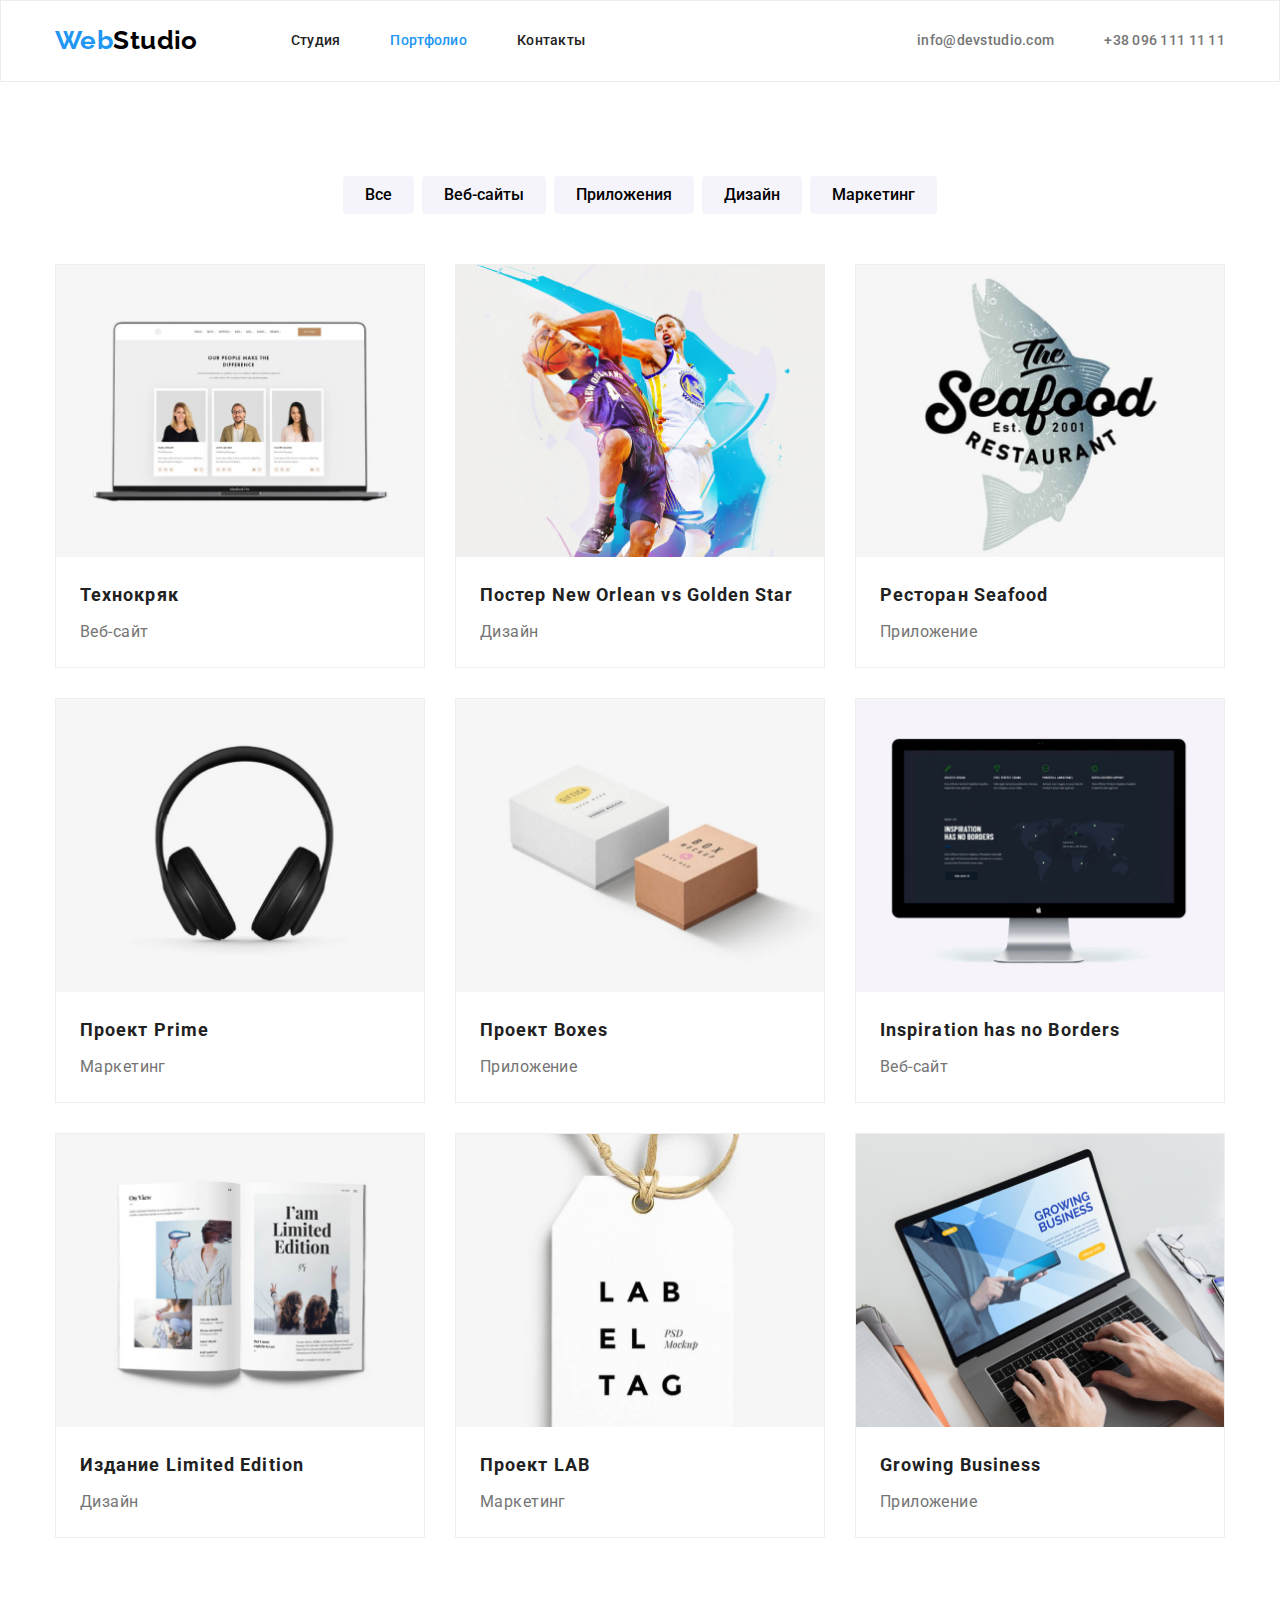
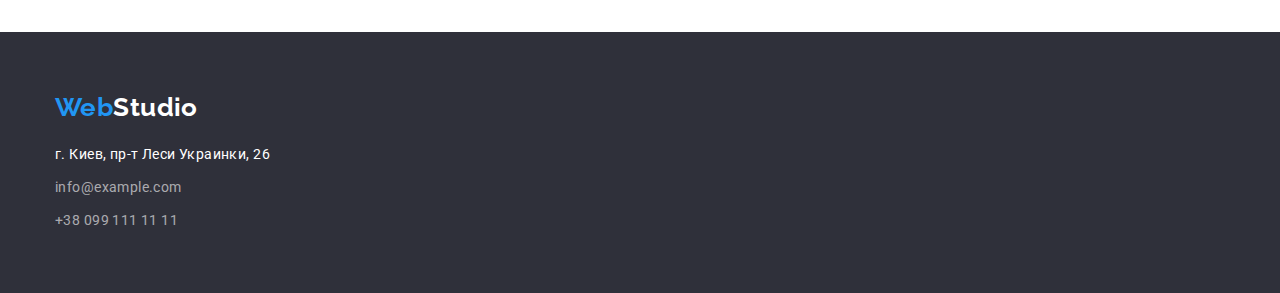
==== portfolio.html @ e2a8f476 "перенесено файлы с 3 работы" ====
<!DOCTYPE html>
<html lang="en">
  <head>
    <meta charset="UTF-8" />
    <meta name="viewport" content="width=device-width, initial-scale=1.0" />
    <title>Portfolio</title>
    <link
      href="https://fonts.googleapis.com/css2?family=Raleway:wght@700&family=Roboto:wght@400;500;700;900&display=swap"
      rel="stylesheet"
    />
    <link rel="stylesheet" href="./style/normalize.css" />
    <link rel="stylesheet" href="./style/styles.css" />
  </head>

  <body>
    <header>
      <div class="container main-nav">
        <nav class="main-nav">
          <a class="logo link" href="index.html"
            >Web<span class="studio">Studio</span></a
          >
          <ul class="site-nav list">
            <li class="item"><a class="link" href="index.html">Студия</a></li>
            <li class="item">
              <a class="current link" href="portfolio.html">Портфолио</a>
            </li>
            <li class="item"><a class="link" href="">Контакты</a></li>
          </ul>
        </nav>
        <ul class="site-nav list contacts">
          <li class="item">
            <a class="link" href="mailto:info@devstudio.com"
              >info@devstudio.com</a
            >
          </li>
          <li class="item">
            <a class="link" href="tel:+380961111111">+38 096 111 11 11</a>
          </li>
        </ul>
      </div>
    </header>
    <main class="main-content">
      <div class="container section">
        <h1 class="hidden">Фильтры</h1>
        <div class="buttons">
          <ul class="list">
            <li class="btn"><button type="button">Все</button></li>
            <li class="btn"><button type="button">Веб-сайты</button></li>
            <li class="btn"><button type="button">Приложения</button></li>
            <li class="btn"><button type="button">Дизайн</button></li>
            <li class="btn"><button type="button">Маркетинг</button></li>
          </ul>
        </div>
        <section class="projects">
          <h2 class="hidden">Проекты</h2>
          <ul class="list">
            <li class="box">
              <a class="link" href="">
                <img src="./images/image.jpg" alt="" width="368" />
                <div class="box-caption">
                  <h3 class="projects-title">Технокряк</h3>
                  <p class="paragraph">Веб-сайт</p>
                </div>
              </a>
            </li>
            <li class="box">
              <a class="link" href="">
                <img src="./images/image1.jpg" alt="" width="368" />
                <div class="box-caption">
                  <h3 class="projects-title">
                    Постер New Orlean vs Golden Star
                  </h3>
                  <p class="paragraph">Дизайн</p>
                </div>
              </a>
            </li>
            <li class="box">
              <a class="link" href="">
                <img src="./images/image2.jpg" alt="" width="368" />
                <div class="box-caption">
                  <h3 class="projects-title">Ресторан Seafood</h3>
                  <p class="paragraph">Приложение</p>
                </div>
              </a>
            </li>
            <li class="box">
              <a class="link" href="">
                <img src="./images/image3.jpg" alt="" width="368" />
                <div class="box-caption">
                  <h3 class="projects-title">Проект Prime</h3>
                  <p class="paragraph">Маркетинг</p>
                </div>
              </a>
            </li>
            <li class="box">
              <a class="link" href="">
                <img src="./images/image4.jpg" alt="" width="368" />
                <div class="box-caption">
                  <h3 class="projects-title">Проект Boxes</h3>
                  <p class="paragraph">Приложение</p>
                </div>
              </a>
            </li>
            <li class="box">
              <a class="link" href="">
                <img src="./images/image5.jpg" alt="" width="368" />
                <div class="box-caption">
                  <h3 class="projects-title">Inspiration has no Borders</h3>
                  <p class="paragraph">Веб-сайт</p>
                </div>
              </a>
            </li>
            <li class="box">
              <a class="link" href="">
                <img src="./images/image6.jpg" alt="" width="368" />
                <div class="box-caption">
                  <h3 class="projects-title">Издание Limited Edition</h3>
                  <p class="paragraph">Дизайн</p>
                </div>
              </a>
            </li>
            <li class="box">
              <a class="link" href="">
                <img src="./images/image7.jpg" alt="" width="368" />
                <div class="box-caption">
                  <h3 class="projects-title">Проект LAB</h3>
                  <p class="paragraph">Маркетинг</p>
                </div>
              </a>
            </li>
            <li class="box">
              <a class="link" href="">
                <img src="./images/image8.jpg" alt="" width="368" />
                <div class="box-caption">
                  <h3 class="projects-title">Growing Business</h3>
                  <p class="paragraph">Приложение</p>
                </div>
              </a>
            </li>
          </ul>
        </section>
      </div>
    </main>
    <footer>
      <div class="container">
        <a class="logo link" href="./index.html"
          >Web<span class="studio-white">Studio</span></a
        >
        <address>
          <p class="location">г. Киев, пр-т Леси Украинки, 26</p>
          <a class="contacts link" href="mailto:info@example.com"
            >info@example.com</a
          >
          <a class="contacts link" href="tel:+380991111111"
            >+38 099 111 11 11</a
          >
        </address>
      </div>
    </footer>
  </body>
</html>
---- style/styles.css ----
/* цвет заголовков #212121; */
/* цвет текста #757575; */
/* акцент  #2196F3; */
/* белий #FFFFFF; */
/* серий бекграунд #2F303A; */
/* бекграунд мейна #E5E5E5; */
/* бекграунд команди #F5F4FA; */
/* контакти color: rgba(255, 255, 255, 0.6); */
:root {
  --title-color: #212121;
  --text-color: #757575;
  --accent-color: #2196f3;
  --white: #ffffff;
  --black: #000000;
  --backgroud-gray: #2f303a;
  --background-main-color: #e5e5e5;
  --baclground-team: #f5f4fa;
  --contacts-color: rgba(255, 255, 255, 0.6);
}

body {
  color: #212121;
  font-family: Roboto;
  letter-spacing: 0.03em;
  font-size: 14px;
  font-style: normal;
  font-weight: 400;
}
.main-content {
  background-color: var(--white);
}
.link {
  text-decoration: none;
}

.list {
  padding: 0;
  margin: 0;
  list-style: none;
  display: flex;
  flex-wrap: wrap;
}

.container {
  width: 1200px;
  margin-left: auto;
  margin-right: auto;
  /* outline: 2px solid tomato; */
  padding-right: 15px;
  padding-left: 15px;
}

.section {
  padding-top: 94px;
  padding-bottom: 94px;
}
/* header */
header {
  background-color: var(--white);
  border: 1px solid#ECECEC;
}

.main-nav {
  display: flex;
  align-items: center;
}

.logo {
  display: block;
  font-family: Raleway;
  font-style: normal;
  color: var(--accent-color);
  font-weight: 700;
  font-size: 26px;
  line-height: 1.2;
}

.studio {
  color: var(--black);
}

.site-nav {
  /* display: flex; */
  margin-left: 93px;
}

.site-nav .item:not(:last-child) {
  margin-right: 50px;
}

.site-nav .link {
  display: block;
  padding-top: 32px;
  padding-bottom: 32px;

  color: var(--title-color);
  font-weight: 500;
  line-height: 1.14;
  letter-spacing: 0.02em;
  text-decoration: none;
}

.link.current {
  color: var(--accent-color);
}

.site-nav .link:hover,
.site-nav .link:focus,
address .contacts:hover,
address .contacts:focus {
  color: var(--accent-color);
}
.contacts .link {
  color: var(--text-color);
}
/* hero */

.hero {
  background-color: var(--backgroud-gray);
  color: var(--white);
  text-align: center;
  padding-top: 200px;
  padding-bottom: 200px;
}

.hero-title {
  margin-top: 0;
  margin-bottom: 30px;
  margin-left: auto;
  margin-right: auto;
  max-width: 700px;
  font-weight: 900;
  font-size: 44px;
  line-height: 1.4;
  letter-spacing: 0.06em;
  text-transform: uppercase;
}
.button {
  display: inline-block;
  border-radius: 4px;
  padding: 10px 32px;
  min-width: 200px;
  color: var(--white);
  background-color: var(--accent-color);
  font-weight: 700;
  font-size: 16px;
  line-height: 1.9;
  letter-spacing: 0.06em;
}

/* features */
.hidden {
  visibility: hidden;
  font-size: 0;
  margin-bottom: 0;
  margin-top: 0;
}

.features .subtitle {
  font-weight: 700;
  line-height: 1.14;
  text-transform: uppercase;
  margin-bottom: 10px;
  margin-top: 0;
}
.features .paragraph {
  line-height: 1.7;
  color: var(--text-color);
  margin-top: 0;
  margin-bottom: 0;
}
.features .item {
  width: calc((100% - 90px) / 4);
}

.features .item:not(:last-child) {
  margin-right: 30px;
}

/* what we do */

.title {
  margin-bottom: 50px;
  margin-top: 0;
  font-weight: 700;
  font-size: 36px;
  line-height: 1.2;
  text-align: center;
}
.activity .item {
  width: calc((100% - 60px) / 3);
  margin-right: 30px;
}
.activity .item:nth-child(3n) {
  margin-right: 0;
}
/* team */
.team {
  background-color: var(--baclground-team);
  padding-top: 94px;
  padding-bottom: 94px;
  text-align: center;
}

.team .box {
  width: calc((100% - 90px) / 4);
  box-shadow: 0px 1px 3px rgba(0, 0, 0, 0.12), 0px 1px 1px rgba(0, 0, 0, 0.14),
    0px 2px 1px rgba(0, 0, 0, 0.2);
  border-radius: 0px 0px 4px 4px;
}
.team .subtitle {
  font-weight: 500;
  font-size: 16px;
  line-height: 1.2;
  margin-top: 0;
  margin-bottom: 10px;
}
.team .paragraph {
  font-size: 16px;
  line-height: 1.2;
  color: var(--text-color);
  margin-top: 0;
  margin-bottom: 0;
}
.team .box:nth-child(4n) {
  margin-right: 0;
}

.box-footer {
  padding-top: 30px;
  padding-bottom: 30px;
}

/* footer */
footer {
  padding-top: 60px;
  padding-bottom: 60px;
  background-color: var(--backgroud-gray);
}
.studio-white {
  color: var(--white);
}
address {
  color: var(--white);
  line-height: 1.7;
  font-style: normal;
}
address .location {
  margin-top: 20px;
  margin-bottom: 9px;
}
.contacts {
  color: var(--contacts-color);
  margin-left: auto;
  margin-bottom: 9px;
}

.contacts:last-child {
  margin-bottom: 0;
}

footer .contacts {
  display: flex;
  flex-direction: column;
}
/* portfolio */

button {
  padding: 6px 22px;
  font-weight: 500;
  font-size: 16px;
  line-height: 1.6;
  text-align: center;
  background-color: var(--baclground-team);
  border: 0;
  border-radius: 4px;
}
button:hover,
button:focus {
  color: var(--white);
  background-color: var(--accent-color);
}

.btn {
  margin-right: 8px;
}

.btn:last-child {
  margin-right: 0;
}

.buttons .list {
  padding-bottom: 50px;
  justify-content: center;
}

.projects {
  display: flex;
  flex-wrap: wrap;
}

.projects-title {
  font-weight: 700;
  font-size: 18px;
  line-height: 2;
  color: var(--title-color);
  letter-spacing: 0.06em;
  margin-top: 0;
  margin-bottom: 4px;
}
.projects .paragraph {
  font-size: 16px;
  line-height: 1.9;
  color: var(--text-color);
  margin-bottom: 0;
  margin-top: 0;
}

.box {
  background-color: var(--white);
  margin-right: 30px;
}
.projects .box:nth-child(3n) {
  margin-right: 0;
}

.projects .box {
  width: calc((100% - 60px) / 3);
  margin-bottom: 30px;
  border: 1px solid #eeeeee;
}
.projects .box:nth-last-child(-n + 3) {
  margin-bottom: 0;
}

.box-caption {
  padding-top: 20px;
  padding-bottom: 20px;
  padding-right: 24px;
  padding-left: 24px;
}
.box img {
  display: block;
}
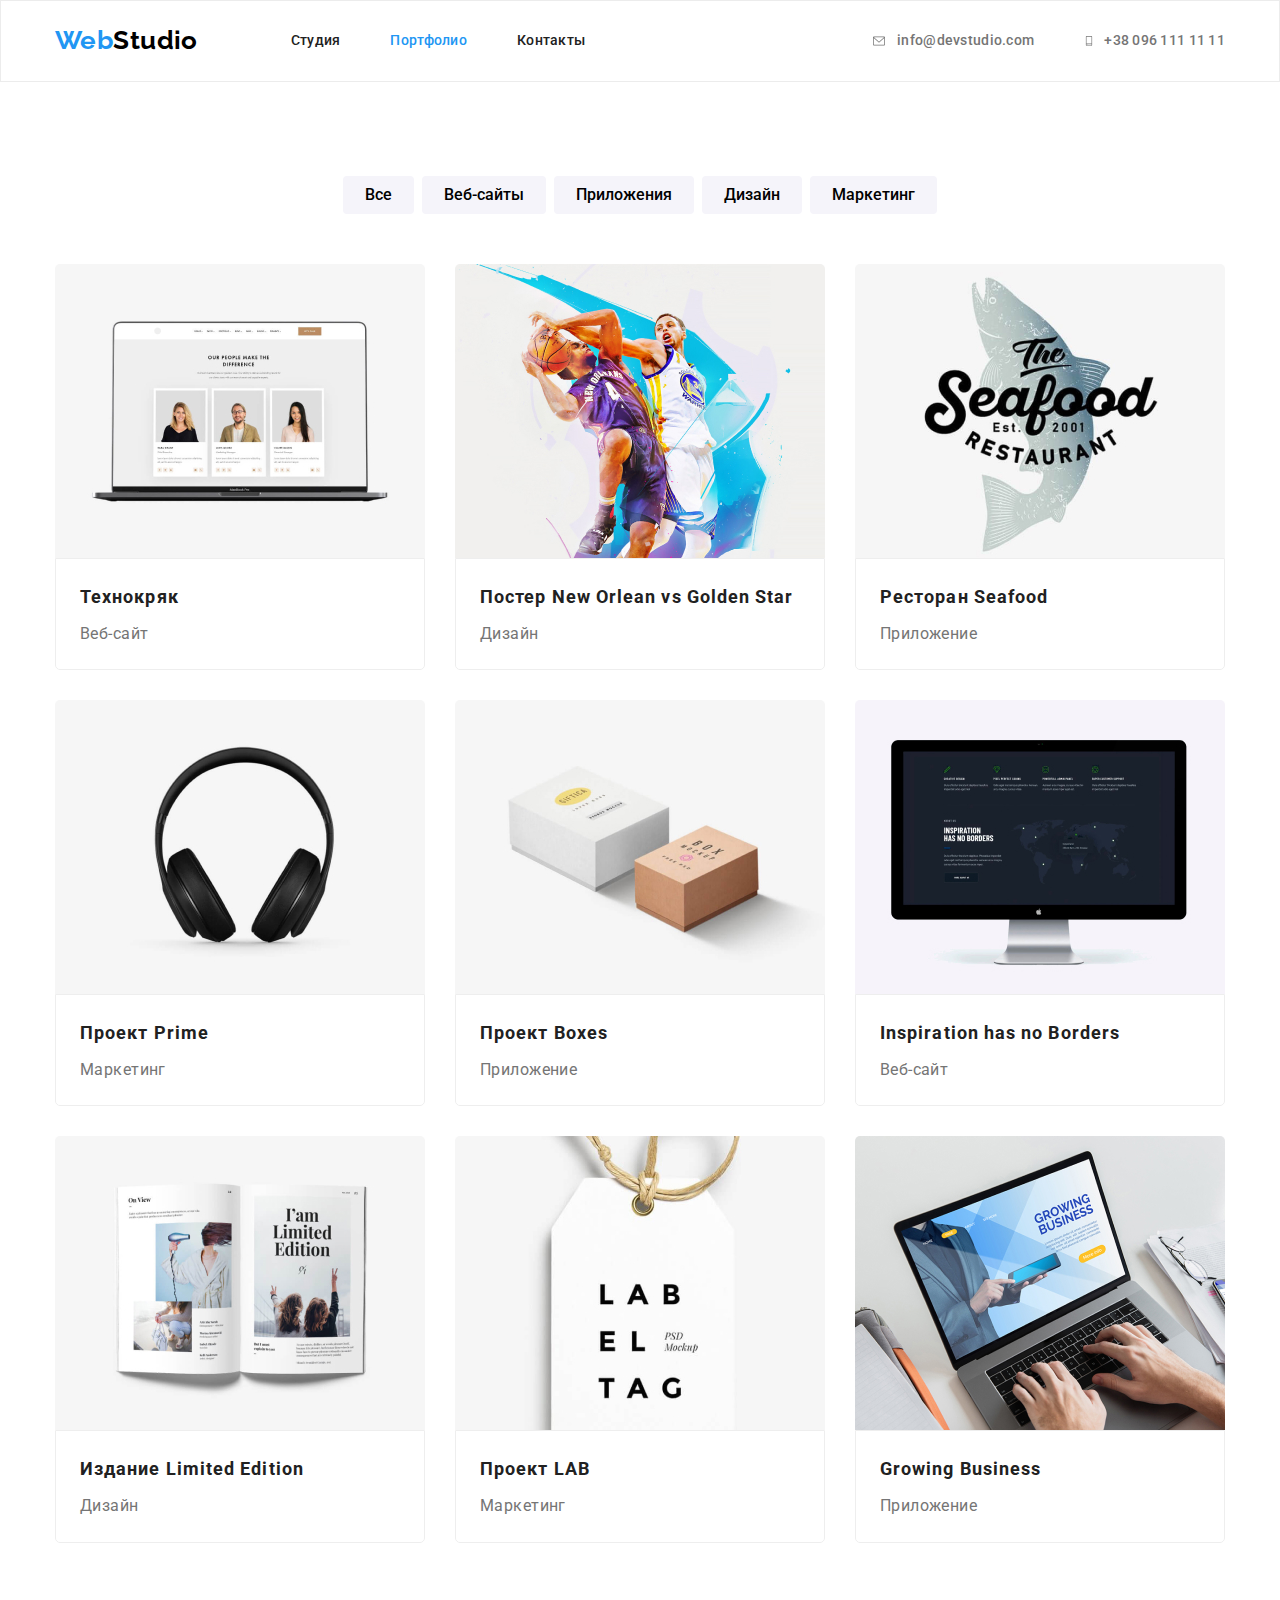
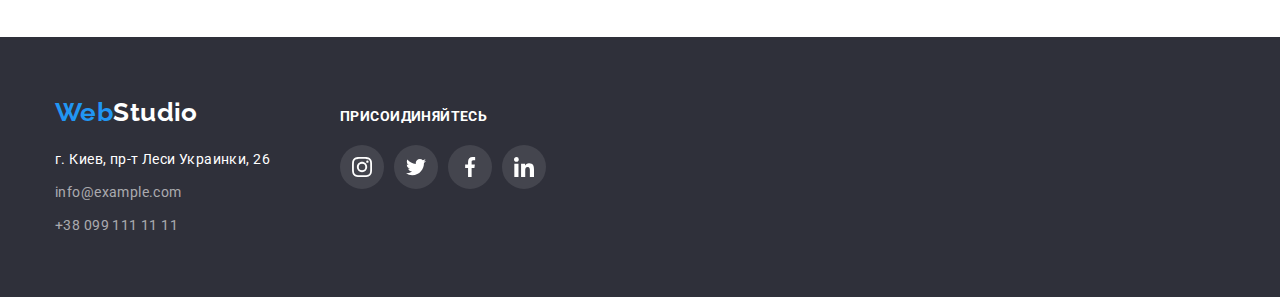
==== commit 645600a0: "Добавлено разметку и оформление всех декоративных элементов (иконок) из макета" ====
--- a/portfolio.html
+++ b/portfolio.html
@@ -29,12 +29,18 @@
         </nav>
         <ul class="site-nav list contacts">
           <li class="item">
-            <a class="link" href="mailto:info@devstudio.com"
+            <a class="link" href="mailto:info@devstudio.com">
+              <svg class="icon" width="16" height="12">
+                <use href="./images/symbol-defs.svg#icon-envelope"></use></svg
               >info@devstudio.com</a
             >
           </li>
           <li class="item">
-            <a class="link" href="tel:+380961111111">+38 096 111 11 11</a>
+            <a class="link" href="tel:+380961111111">
+              <svg class="icon" width="10" height="16">
+                <use href="./images/symbol-defs.svg#icon-smartphone"></use></svg
+              >+38 096 111 11 11</a
+            >
           </li>
         </ul>
       </div>
@@ -56,7 +62,7 @@
           <ul class="list">
             <li class="box">
               <a class="link" href="">
-                <img src="./images/image.jpg" alt="" width="368" />
+                <img src="./images/image.jpg" alt="" width="370" />
                 <div class="box-caption">
                   <h3 class="projects-title">Технокряк</h3>
                   <p class="paragraph">Веб-сайт</p>
@@ -65,7 +71,7 @@
             </li>
             <li class="box">
               <a class="link" href="">
-                <img src="./images/image1.jpg" alt="" width="368" />
+                <img src="./images/image1.jpg" alt="" width="370" />
                 <div class="box-caption">
                   <h3 class="projects-title">
                     Постер New Orlean vs Golden Star
@@ -76,7 +82,7 @@
             </li>
             <li class="box">
               <a class="link" href="">
-                <img src="./images/image2.jpg" alt="" width="368" />
+                <img src="./images/image2.jpg" alt="" width="370" />
                 <div class="box-caption">
                   <h3 class="projects-title">Ресторан Seafood</h3>
                   <p class="paragraph">Приложение</p>
@@ -85,7 +91,7 @@
             </li>
             <li class="box">
               <a class="link" href="">
-                <img src="./images/image3.jpg" alt="" width="368" />
+                <img src="./images/image3.jpg" alt="" width="370" />
                 <div class="box-caption">
                   <h3 class="projects-title">Проект Prime</h3>
                   <p class="paragraph">Маркетинг</p>
@@ -94,7 +100,7 @@
             </li>
             <li class="box">
               <a class="link" href="">
-                <img src="./images/image4.jpg" alt="" width="368" />
+                <img src="./images/image4.jpg" alt="" width="370" />
                 <div class="box-caption">
                   <h3 class="projects-title">Проект Boxes</h3>
                   <p class="paragraph">Приложение</p>
@@ -103,7 +109,7 @@
             </li>
             <li class="box">
               <a class="link" href="">
-                <img src="./images/image5.jpg" alt="" width="368" />
+                <img src="./images/image5.jpg" alt="" width="370" />
                 <div class="box-caption">
                   <h3 class="projects-title">Inspiration has no Borders</h3>
                   <p class="paragraph">Веб-сайт</p>
@@ -112,7 +118,7 @@
             </li>
             <li class="box">
               <a class="link" href="">
-                <img src="./images/image6.jpg" alt="" width="368" />
+                <img src="./images/image6.jpg" alt="" width="370" />
                 <div class="box-caption">
                   <h3 class="projects-title">Издание Limited Edition</h3>
                   <p class="paragraph">Дизайн</p>
@@ -121,7 +127,7 @@
             </li>
             <li class="box">
               <a class="link" href="">
-                <img src="./images/image7.jpg" alt="" width="368" />
+                <img src="./images/image7.jpg" alt="" width="370" />
                 <div class="box-caption">
                   <h3 class="projects-title">Проект LAB</h3>
                   <p class="paragraph">Маркетинг</p>
@@ -130,7 +136,7 @@
             </li>
             <li class="box">
               <a class="link" href="">
-                <img src="./images/image8.jpg" alt="" width="368" />
+                <img src="./images/image8.jpg" alt="" width="370" />
                 <div class="box-caption">
                   <h3 class="projects-title">Growing Business</h3>
                   <p class="paragraph">Приложение</p>
@@ -141,20 +147,61 @@
         </section>
       </div>
     </main>
-    <footer>
-      <div class="container">
-        <a class="logo link" href="./index.html"
-          >Web<span class="studio-white">Studio</span></a
-        >
-        <address>
-          <p class="location">г. Киев, пр-т Леси Украинки, 26</p>
-          <a class="contacts link" href="mailto:info@example.com"
-            >info@example.com</a
+    <footer class="page-footer">
+      <div class="container footer">
+        <div>
+          <a class="logo link" href="./index.html"
+            >Web<span class="studio-white">Studio</span></a
           >
-          <a class="contacts link" href="tel:+380991111111"
-            >+38 099 111 11 11</a
-          >
-        </address>
+          <address>
+            <p class="location">г. Киев, пр-т Леси Украинки, 26</p>
+            <ul class="list list-colum">
+              <li class="contact-item">
+                <a class="footer-contacts link" href="mailto:info@example.com"
+                  >info@example.com</a
+                >
+              </li>
+              <li class="contact-item">
+                <a class="footer-contacts link" href="tel:+380991111111"
+                  >+38 099 111 11 11</a
+                >
+              </li>
+            </ul>
+          </address>
+        </div>
+        <div class="join">
+          <b>Присоидиняйтесь</b>
+          <ul class="list">
+            <li>
+              <a class="link-icon link-icon-2 link" href="">
+                <svg width="20" height="20">
+                  <use href="./images/symbol-defs.svg#icon-instagram"></use>
+                </svg>
+              </a>
+            </li>
+            <li>
+              <a class="link-icon link-icon-2 link" href="">
+                <svg width="20" height="20">
+                  <use href="./images/symbol-defs.svg#icon-twitter"></use>
+                </svg>
+              </a>
+            </li>
+            <li>
+              <a class="link-icon link-icon-2 link" href="">
+                <svg width="20" height="20">
+                  <use href="./images/symbol-defs.svg#icon-facebook"></use>
+                </svg>
+              </a>
+            </li>
+            <li>
+              <a class="link-icon link-icon-2 link" href="">
+                <svg width="20" height="20">
+                  <use href="./images/symbol-defs.svg#icon-linkedin"></use>
+                </svg>
+              </a>
+            </li>
+          </ul>
+        </div>
       </div>
     </footer>
   </body>
--- a/style/styles.css
+++ b/style/styles.css
@@ -80,7 +80,6 @@
 }
 
 .site-nav {
-  /* display: flex; */
   margin-left: 93px;
 }
 
@@ -106,21 +105,50 @@
 
 .site-nav .link:hover,
 .site-nav .link:focus,
-address .contacts:hover,
-address .contacts:focus {
+address .footer-contacts:hover,
+address .footer-contacts:focus {
   color: var(--accent-color);
 }
 .contacts .link {
   color: var(--text-color);
-}
+  display: inline-flex;
+  align-items: center;
+}
+.contacts {
+  margin-left: auto;
+}
+.contacts .link:hover,
+.contacts .link:focus {
+  fill: var(--accent-color);
+}
+.icon {
+  margin-right: 10px;
+  fill: currentColor;
+}
+
 /* hero */
 
 .hero {
-  background-color: var(--backgroud-gray);
   color: var(--white);
   text-align: center;
   padding-top: 200px;
   padding-bottom: 200px;
+}
+
+.overlay {
+  height: 600px;
+  background-color: var(--backgroud-gray);
+  /* max-width: 1600px; */
+  margin-left: auto;
+  margin-right: auto;
+  background-image: linear-gradient(
+      to right,
+      rgba(47, 48, 58, 0.4),
+      rgba(47, 48, 58, 0.4)
+    ),
+    url(../images/overley.jpg);
+  background-position: center;
+  background-repeat: no-repeat;
 }
 
 .hero-title {
@@ -176,6 +204,16 @@
 .features .item:not(:last-child) {
   margin-right: 30px;
 }
+.frame {
+  display: flex;
+  justify-content: center;
+  align-items: center;
+  background-color: var(--baclground-team);
+  border-radius: 4px;
+  width: 270px;
+  height: 120px;
+  margin-bottom: 20px;
+}
 
 /* what we do */
 
@@ -220,7 +258,7 @@
   line-height: 1.2;
   color: var(--text-color);
   margin-top: 0;
-  margin-bottom: 0;
+  margin-bottom: 16px;
 }
 .team .box:nth-child(4n) {
   margin-right: 0;
@@ -231,8 +269,54 @@
   padding-bottom: 30px;
 }
 
+/* links to social networks */
+
+.link-icon {
+  display: flex;
+  justify-content: center;
+  align-items: center;
+  border-radius: 50%;
+  width: 44px;
+  height: 44px;
+  fill: #afb1b8;
+}
+.link-icon:hover {
+  background-color: var(--accent-color);
+  fill: white;
+}
+
+.list-icon {
+  justify-content: center;
+}
+/* clients */
+.item-logo {
+  margin-right: 30px;
+}
+
+.item-logo:nth-child(6n) {
+  margin-right: 0;
+}
+.logo-link {
+  display: flex;
+  justify-content: center;
+  align-items: center;
+  width: 170px;
+  height: 90px;
+  border-radius: 4px;
+  border: 1px solid #afb1b8;
+  fill: #afb1b8;
+}
+
+.item-logo .logo-link:hover {
+  fill: var(--accent-color);
+  border-color: var(--accent-color);
+}
+.wer:hover {
+  border: var(--accent-color);
+}
+
 /* footer */
-footer {
+.page-footer {
   padding-top: 60px;
   padding-bottom: 60px;
   background-color: var(--backgroud-gray);
@@ -240,6 +324,10 @@
 .studio-white {
   color: var(--white);
 }
+
+.list-colum {
+  flex-direction: column;
+}
 address {
   color: var(--white);
   line-height: 1.7;
@@ -249,19 +337,42 @@
   margin-top: 20px;
   margin-bottom: 9px;
 }
-.contacts {
+
+.footer-contacts {
   color: var(--contacts-color);
-  margin-left: auto;
+}
+.contact-item {
   margin-bottom: 9px;
 }
 
-.contacts:last-child {
+.contact-item:last-child {
   margin-bottom: 0;
 }
 
-footer .contacts {
-  display: flex;
-  flex-direction: column;
+.footer {
+  display: flex;
+  align-items: baseline;
+}
+b {
+  font-weight: 700;
+  line-height: 1.14;
+  text-transform: uppercase;
+  color: var(--white);
+}
+.link-icon-2 {
+  margin-right: 10px;
+  border-radius: 50%;
+  width: 44px;
+  height: 44px;
+  fill: var(--white);
+  background-color: rgba(255, 255, 255, 0.1);
+}
+
+.join .list {
+  margin-top: 20px;
+}
+.join {
+  margin-left: 70px;
 }
 /* portfolio */
 
@@ -274,11 +385,14 @@
   background-color: var(--baclground-team);
   border: 0;
   border-radius: 4px;
+  cursor: pointer;
 }
 button:hover,
 button:focus {
   color: var(--white);
   background-color: var(--accent-color);
+  box-shadow: 0px 3px 1px rgba(0, 0, 0, 0.1), 0px 1px 2px rgba(0, 0, 0, 0.08),
+    0px 2px 2px rgba(0, 0, 0, 0.12);
 }
 
 .btn {
@@ -327,18 +441,26 @@
 .projects .box {
   width: calc((100% - 60px) / 3);
   margin-bottom: 30px;
-  border: 1px solid #eeeeee;
+  border-top-left-radius: 5px;
+  border-top-right-radius: 5px;
+  overflow: hidden;
 }
 .projects .box:nth-last-child(-n + 3) {
   margin-bottom: 0;
 }
-
+.projects .box:hover {
+  box-shadow: 0px 1px 3px rgba(0, 0, 0, 0.12), 0px 1px 1px rgba(0, 0, 0, 0.14),
+    0px 2px 1px rgba(0, 0, 0, 0.2);
+}
 .box-caption {
-  padding-top: 20px;
-  padding-bottom: 20px;
-  padding-right: 24px;
-  padding-left: 24px;
+  padding: 20px 24px;
+  border: 1px solid #eeeeee;
+  box-sizing: border-box;
+  border-bottom-left-radius: 5px;
+  border-bottom-right-radius: 5px;
 }
 .box img {
   display: block;
-}
+  max-width: 100%;
+  height: auto;
+}
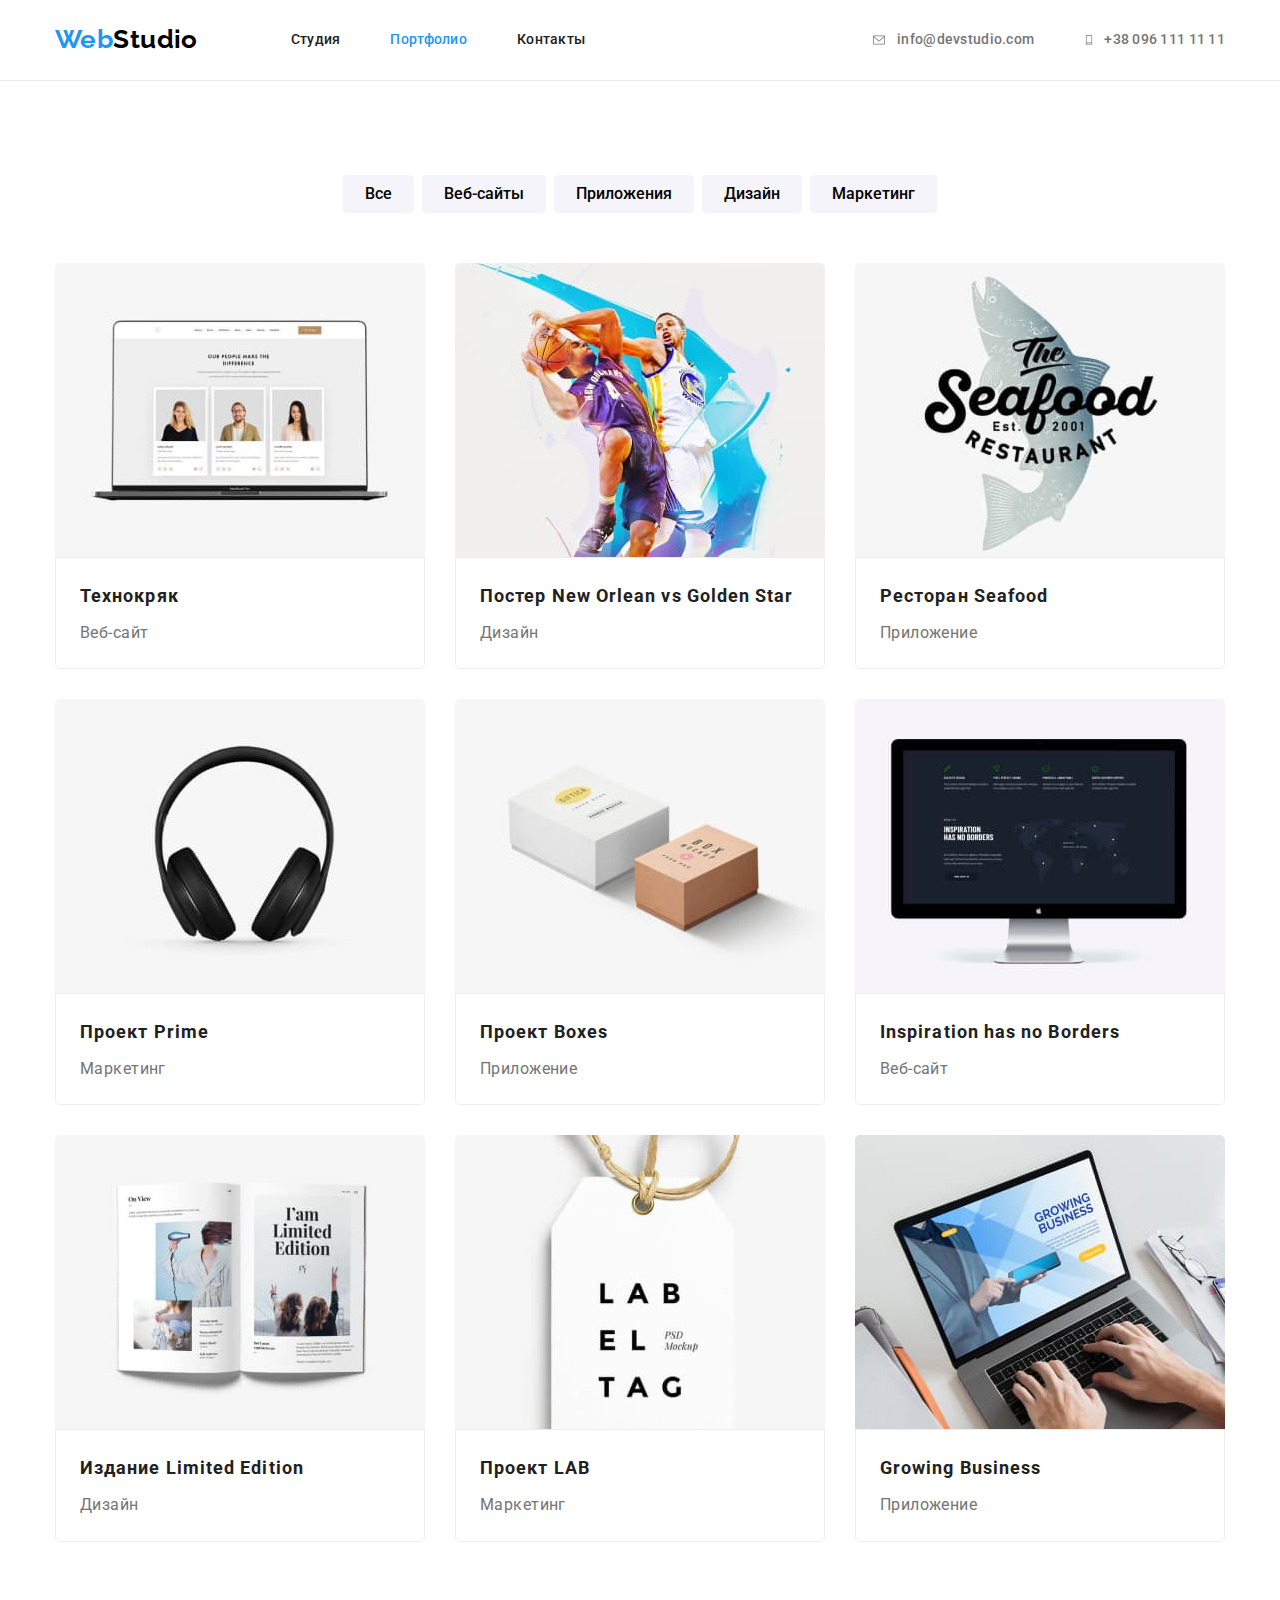
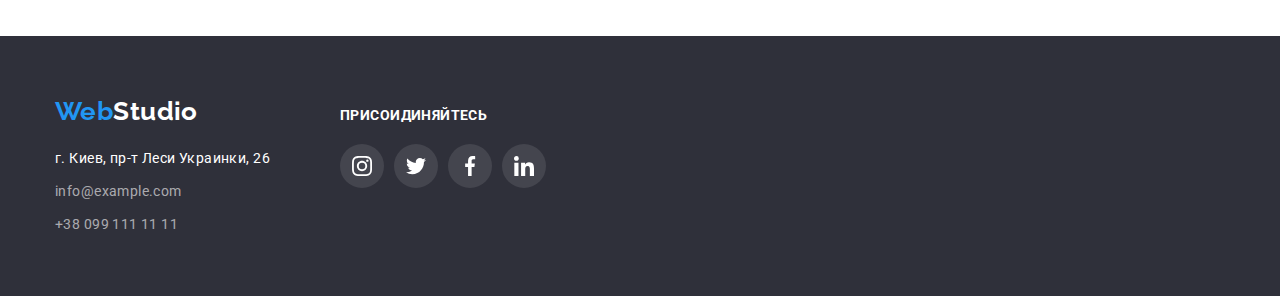
==== commit 9be6df7f: "исправлены ошибки" ====
--- a/portfolio.html
+++ b/portfolio.html
@@ -8,8 +8,8 @@
       href="https://fonts.googleapis.com/css2?family=Raleway:wght@700&family=Roboto:wght@400;500;700;900&display=swap"
       rel="stylesheet"
     />
-    <link rel="stylesheet" href="./style/normalize.css" />
-    <link rel="stylesheet" href="./style/styles.css" />
+    <link rel="stylesheet" href="./css/normalize.css" />
+    <link rel="stylesheet" href="./css/styles.css" />
   </head>
 
   <body>
--- a/css/styles.css
+++ b/css/styles.css
@@ -0,0 +1,467 @@
+/* цвет заголовков #212121; */
+/* цвет текста #757575; */
+/* акцент  #2196F3; */
+/* белий #FFFFFF; */
+/* серий бекграунд #2F303A; */
+/* бекграунд мейна #E5E5E5; */
+/* бекграунд команди #F5F4FA; */
+/* контакти color: rgba(255, 255, 255, 0.6); */
+:root {
+  --title-color: #212121;
+  --text-color: #757575;
+  --accent-color: #2196f3;
+  --white: #ffffff;
+  --black: #000000;
+  --backgroud-gray: #2f303a;
+  --background-main-color: #e5e5e5;
+  --baclground-team: #f5f4fa;
+  --contacts-color: rgba(255, 255, 255, 0.6);
+}
+
+body {
+  color: #212121;
+  font-family: Roboto;
+  letter-spacing: 0.03em;
+  font-size: 14px;
+  font-style: normal;
+  font-weight: 400;
+}
+.main-content {
+  background-color: var(--white);
+}
+.link {
+  text-decoration: none;
+}
+
+.list {
+  padding: 0;
+  margin: 0;
+  list-style: none;
+  display: flex;
+  flex-wrap: wrap;
+}
+
+.container {
+  width: 1200px;
+  margin-left: auto;
+  margin-right: auto;
+  /* outline: 2px solid tomato; */
+  padding-right: 15px;
+  padding-left: 15px;
+}
+
+.section {
+  padding-top: 94px;
+  padding-bottom: 94px;
+}
+/* header */
+header {
+  background-color: var(--white);
+  border-bottom: 1px solid#ECECEC;
+}
+
+.main-nav {
+  display: flex;
+  align-items: center;
+}
+
+.logo {
+  display: block;
+  font-family: Raleway;
+  font-style: normal;
+  color: var(--accent-color);
+  font-weight: 700;
+  font-size: 26px;
+  line-height: 1.2;
+}
+
+.studio {
+  color: var(--black);
+}
+
+.site-nav {
+  margin-left: 93px;
+}
+
+.site-nav .item:not(:last-child) {
+  margin-right: 50px;
+}
+
+.site-nav .link {
+  display: block;
+  padding-top: 32px;
+  padding-bottom: 32px;
+
+  color: var(--title-color);
+  font-weight: 500;
+  line-height: 1.14;
+  letter-spacing: 0.02em;
+  text-decoration: none;
+}
+
+.link.current {
+  color: var(--accent-color);
+}
+
+.site-nav .link:hover,
+.site-nav .link:focus,
+.footer-contacts:hover,
+.footer-contacts:focus {
+  color: var(--accent-color);
+}
+.contacts .link {
+  color: var(--text-color);
+  display: flex;
+  align-items: center;
+}
+.contacts {
+  margin-left: auto;
+}
+.contacts .link:hover,
+.contacts .link:focus {
+  fill: var(--accent-color);
+}
+.icon {
+  margin-right: 10px;
+  fill: currentColor;
+}
+
+/* hero */
+
+.hero {
+  color: var(--white);
+  text-align: center;
+  padding-top: 200px;
+  padding-bottom: 200px;
+}
+
+.overlay {
+  height: 600px;
+  background-color: var(--backgroud-gray);
+  /* max-width: 1600px; */
+  margin-left: auto;
+  margin-right: auto;
+  background-image: linear-gradient(
+      to right,
+      rgba(47, 48, 58, 0.4),
+      rgba(47, 48, 58, 0.4)
+    ),
+    url(../images/overley.jpg);
+  background-position: center;
+  background-repeat: no-repeat;
+}
+
+.hero-title {
+  margin-top: 0;
+  margin-bottom: 30px;
+  margin-left: auto;
+  margin-right: auto;
+  max-width: 700px;
+  font-weight: 900;
+  font-size: 44px;
+  line-height: 1.4;
+  letter-spacing: 0.06em;
+  text-transform: uppercase;
+}
+.button {
+  display: inline-block;
+  border-radius: 4px;
+  padding: 10px 32px;
+  min-width: 200px;
+  color: var(--white);
+  background-color: var(--accent-color);
+  font-weight: 700;
+  font-size: 16px;
+  line-height: 1.9;
+  letter-spacing: 0.06em;
+}
+
+/* features */
+.hidden {
+  visibility: hidden;
+  font-size: 0;
+  margin-bottom: 0;
+  margin-top: 0;
+}
+
+.features .subtitle {
+  font-weight: 700;
+  line-height: 1.14;
+  text-transform: uppercase;
+  margin-bottom: 10px;
+  margin-top: 0;
+}
+.features .paragraph {
+  line-height: 1.7;
+  color: var(--text-color);
+  margin-top: 0;
+  margin-bottom: 0;
+}
+.features .item {
+  width: calc((100% - 90px) / 4);
+}
+
+.features .item:not(:last-child) {
+  margin-right: 30px;
+}
+.frame {
+  display: flex;
+  justify-content: center;
+  align-items: center;
+  background-color: var(--baclground-team);
+  border-radius: 4px;
+  width: 270px;
+  height: 120px;
+  margin-bottom: 20px;
+}
+
+/* what we do */
+
+.title {
+  margin-bottom: 50px;
+  margin-top: 0;
+  font-weight: 700;
+  font-size: 36px;
+  line-height: 1.2;
+  text-align: center;
+}
+.activity .item {
+  width: calc((100% - 60px) / 3);
+  margin-right: 30px;
+}
+.activity .item:nth-child(3n) {
+  margin-right: 0;
+}
+/* team */
+.team {
+  background-color: var(--baclground-team);
+  padding-top: 94px;
+  padding-bottom: 94px;
+  text-align: center;
+}
+
+.team .box {
+  width: calc((100% - 90px) / 4);
+  box-shadow: 0px 1px 3px rgba(0, 0, 0, 0.12), 0px 1px 1px rgba(0, 0, 0, 0.14),
+    0px 2px 1px rgba(0, 0, 0, 0.2);
+  border-radius: 0px 0px 4px 4px;
+}
+.team .subtitle {
+  font-weight: 500;
+  font-size: 16px;
+  line-height: 1.2;
+  margin-top: 0;
+  margin-bottom: 10px;
+}
+.team .paragraph {
+  font-size: 16px;
+  line-height: 1.2;
+  color: var(--text-color);
+  margin-top: 0;
+  margin-bottom: 16px;
+}
+.team .box:nth-child(4n) {
+  margin-right: 0;
+}
+
+.box-footer {
+  padding-top: 30px;
+  padding-bottom: 30px;
+}
+
+/* links to social networks */
+
+.link-icon {
+  display: flex;
+  justify-content: center;
+  align-items: center;
+  border-radius: 50%;
+  width: 44px;
+  height: 44px;
+  fill: #afb1b8;
+}
+.link-icon:hover,
+.link-icon:focus {
+  background-color: var(--accent-color);
+  fill: white;
+}
+
+.list-icon {
+  justify-content: center;
+}
+/* clients */
+.item-logo {
+  margin-right: 30px;
+}
+
+.item-logo:nth-child(6n) {
+  margin-right: 0;
+}
+.logo-link {
+  display: flex;
+  justify-content: center;
+  align-items: center;
+  width: 170px;
+  height: 90px;
+  border-radius: 4px;
+  border: 1px solid #afb1b8;
+  fill: #afb1b8;
+}
+
+.item-logo .logo-link:hover,
+.item-logo .logo-link:focus {
+  fill: var(--accent-color);
+  border-color: var(--accent-color);
+}
+
+/* footer */
+.page-footer {
+  padding-top: 60px;
+  padding-bottom: 60px;
+  background-color: var(--backgroud-gray);
+}
+.studio-white {
+  color: var(--white);
+}
+
+.list-colum {
+  flex-direction: column;
+}
+address {
+  color: var(--white);
+  line-height: 1.7;
+  font-style: normal;
+}
+address .location {
+  margin-top: 20px;
+  margin-bottom: 9px;
+}
+
+.footer-contacts {
+  color: var(--contacts-color);
+}
+.contact-item {
+  margin-bottom: 9px;
+}
+
+.contact-item:last-child {
+  margin-bottom: 0;
+}
+
+.footer {
+  display: flex;
+  align-items: baseline;
+}
+b {
+  font-weight: 700;
+  line-height: 1.14;
+  text-transform: uppercase;
+  color: var(--white);
+}
+.link-icon-2 {
+  margin-right: 10px;
+  border-radius: 50%;
+  width: 44px;
+  height: 44px;
+  fill: var(--white);
+  background-color: rgba(255, 255, 255, 0.1);
+}
+
+.join .list {
+  margin-top: 20px;
+}
+.join {
+  margin-left: 70px;
+}
+/* portfolio */
+
+button {
+  padding: 6px 22px;
+  font-weight: 500;
+  font-size: 16px;
+  line-height: 1.6;
+  text-align: center;
+  background-color: var(--baclground-team);
+  border: 0;
+  border-radius: 4px;
+  cursor: pointer;
+}
+button:hover,
+button:focus {
+  color: var(--white);
+  background-color: var(--accent-color);
+  box-shadow: 0px 3px 1px rgba(0, 0, 0, 0.1), 0px 1px 2px rgba(0, 0, 0, 0.08),
+    0px 2px 2px rgba(0, 0, 0, 0.12);
+}
+
+.btn {
+  margin-right: 8px;
+}
+
+.btn:last-child {
+  margin-right: 0;
+}
+.buttons {
+  padding-bottom: 50px;
+}
+
+.buttons .list {
+  justify-content: center;
+}
+
+.projects {
+  display: flex;
+  flex-wrap: wrap;
+}
+
+.projects-title {
+  font-weight: 700;
+  font-size: 18px;
+  line-height: 2;
+  color: var(--title-color);
+  letter-spacing: 0.06em;
+  margin-top: 0;
+  margin-bottom: 4px;
+}
+.projects .paragraph {
+  font-size: 16px;
+  line-height: 1.9;
+  color: var(--text-color);
+  margin-bottom: 0;
+  margin-top: 0;
+}
+
+.box {
+  background-color: var(--white);
+  margin-right: 30px;
+}
+.projects .box:nth-child(3n) {
+  margin-right: 0;
+}
+
+.projects .box {
+  width: calc((100% - 60px) / 3);
+  margin-bottom: 30px;
+  border-top-left-radius: 5px;
+  border-top-right-radius: 5px;
+  overflow: hidden;
+}
+.projects .box:nth-last-child(-n + 3) {
+  margin-bottom: 0;
+}
+.projects .box:hover {
+  box-shadow: 0px 1px 3px rgba(0, 0, 0, 0.12), 0px 1px 1px rgba(0, 0, 0, 0.14),
+    0px 2px 1px rgba(0, 0, 0, 0.2);
+}
+.box-caption {
+  padding: 20px 24px;
+  border: 1px solid #eeeeee;
+  box-sizing: border-box;
+  border-bottom-left-radius: 5px;
+  border-bottom-right-radius: 5px;
+}
+.box img {
+  display: block;
+  max-width: 100%;
+  height: auto;
+}
